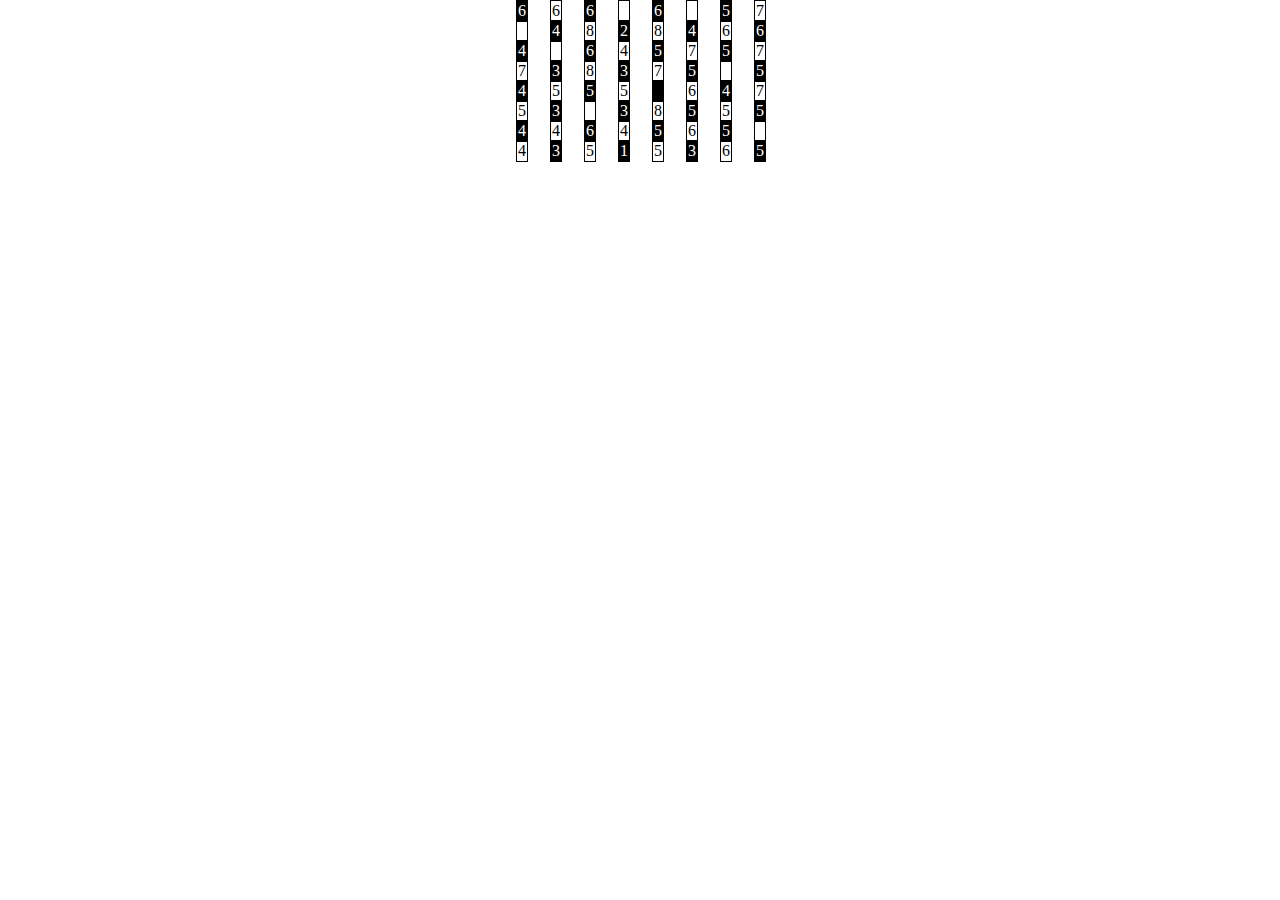
==== chess/index.html @ c468c1fe "Chess, breadth" ====
<!doctype html>
<html lang="en">
  <head>
    <meta charset="utf-8">
    <meta name="viewport" content="width=device-width, initial-scale=1">
    <link href="https://cdn.jsdelivr.net/npm/bootstrap@5.1.3/dist/css/bootstrap.min.css" rel="stylesheet" integrity="sha384-1BmE4kWBq78iYhFldvKuhfTAU6auU8tT94WrHftjDbrCEXSU1oBoqyl2QvZ6jIW3" crossorigin="anonymous">
    <title>Problem kraljica</title>
    <link rel="stylesheet" href="https://pro.fontawesome.com/releases/v5.10.0/css/all.css" integrity="sha384-AYmEC3Yw5cVb3ZcuHtOA93w35dYTsvhLPVnYs9eStHfGJvOvKxVfELGroGkvsg+p" crossorigin="anonymous"/>

  </head>
  <style>
      * {
          padding: 0;
          border: 0;
          margin: 0;
      }
      
      body {
          display: flex;
          align-items: center;
          justify-content: center;
      }
      
      .chess {
          --: 100vh;
          height: var(--);
          width: var(--);
          display: grid;
          grid-template-columns: repeat(8, 1fr);
          gap: 24px;
      }
      
      .row {
          display: grid;
          grid-template-rows: repeat(8, 1fr);
      }

      .field {
          width: 100%;
          height: 100%;
          border: 1px solid black;
          display: flex;
          align-items: center;
          justify-content: center;
      }

      .row:nth-child(2n) .field:nth-of-type(2n) {
          background-color: black;
          color: white;
      }

      .row:nth-child(2n + 1) .field:nth-of-type(2n + 1) {
          background-color: black;
          color: white;
      }
  </style>
  <body>
    <div class="chess">
        <div class="row">
            <div class="field"></div>
            <div class="field"></div>
            <div class="field"></div>
            <div class="field"></div>
            <div class="field"></div>
            <div class="field"></div>
            <div class="field"></div>
            <div class="field"></div>
        </div>
        <div class="row">
            <div class="field"></div>
            <div class="field"></div>
            <div class="field"></div>
            <div class="field"></div>
            <div class="field"></div>
            <div class="field"></div>
            <div class="field"></div>
            <div class="field"></div>
        </div>
        <div class="row">
            <div class="field"></div>
            <div class="field"></div>
            <div class="field"></div>
            <div class="field"></div>
            <div class="field"></div>
            <div class="field"></div>
            <div class="field"></div>
            <div class="field"></div>
        </div>
        <div class="row">
            <div class="field"></div>
            <div class="field"></div>
            <div class="field"></div>
            <div class="field"></div>
            <div class="field"></div>
            <div class="field"></div>
            <div class="field"></div>
            <div class="field"></div>
        </div>
        <div class="row">
            <div class="field"></div>
            <div class="field"></div>
            <div class="field"></div>
            <div class="field"></div>
            <div class="field"></div>
            <div class="field"></div>
            <div class="field"></div>
            <div class="field"></div>
        </div>
        <div class="row">
            <div class="field"></div>
            <div class="field"></div>
            <div class="field"></div>
            <div class="field"></div>
            <div class="field"></div>
            <div class="field"></div>
            <div class="field"></div>
            <div class="field"></div>
        </div>
        <div class="row">
            <div class="field"></div>
            <div class="field"></div>
            <div class="field"></div>
            <div class="field"></div>
            <div class="field"></div>
            <div class="field"></div>
            <div class="field"></div>
            <div class="field"></div>
        </div>
        <div class="row">
            <div class="field"></div>
            <div class="field"></div>
            <div class="field"></div>
            <div class="field"></div>
            <div class="field"></div>
            <div class="field"></div>
            <div class="field"></div>
            <div class="field"></div>
        </div>
    </div>

    <script src="https://cdn.jsdelivr.net/npm/bootstrap@5.1.3/dist/js/bootstrap.bundle.min.js" integrity="sha384-ka7Sk0Gln4gmtz2MlQnikT1wXgYsOg+OMhuP+IlRH9sENBO0LRn5q+8nbTov4+1p" crossorigin="anonymous"></script>
    <script src="script.js"></script>
  </body>
</html>
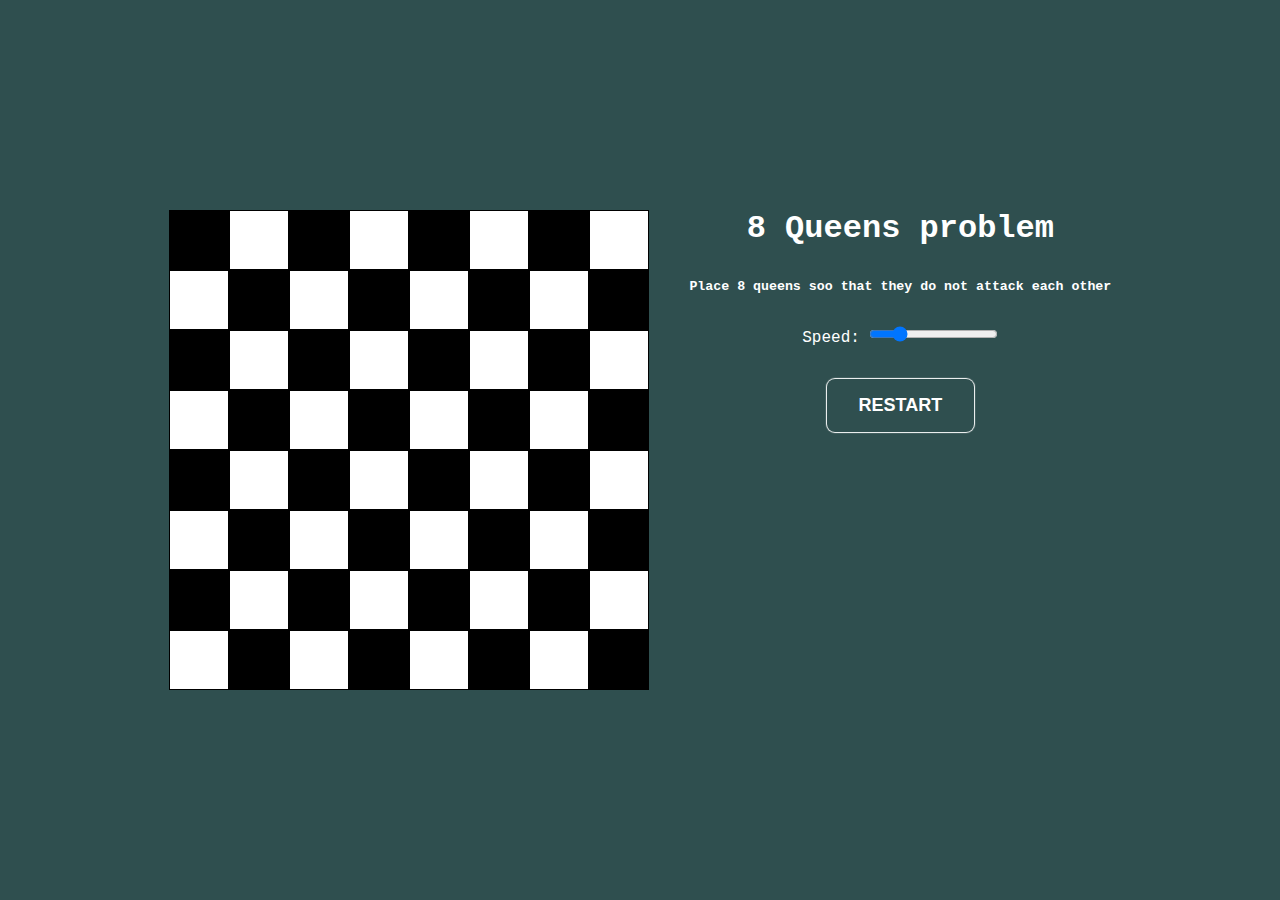
==== commit 9bde8ac3: "refactor code" ====
--- a/chess/index.html
+++ b/chess/index.html
@@ -1,144 +1,106 @@
-<!doctype html>
+<!DOCTYPE html>
 <html lang="en">
   <head>
-    <meta charset="utf-8">
-    <meta name="viewport" content="width=device-width, initial-scale=1">
-    <link href="https://cdn.jsdelivr.net/npm/bootstrap@5.1.3/dist/css/bootstrap.min.css" rel="stylesheet" integrity="sha384-1BmE4kWBq78iYhFldvKuhfTAU6auU8tT94WrHftjDbrCEXSU1oBoqyl2QvZ6jIW3" crossorigin="anonymous">
+    <meta charset="utf-8" />
+    <meta name="viewport" content="width=device-width, initial-scale=1" />
     <title>Problem kraljica</title>
-    <link rel="stylesheet" href="https://pro.fontawesome.com/releases/v5.10.0/css/all.css" integrity="sha384-AYmEC3Yw5cVb3ZcuHtOA93w35dYTsvhLPVnYs9eStHfGJvOvKxVfELGroGkvsg+p" crossorigin="anonymous"/>
-
+    <link rel="stylesheet" href="style.css" />
   </head>
-  <style>
-      * {
-          padding: 0;
-          border: 0;
-          margin: 0;
-      }
-      
-      body {
-          display: flex;
-          align-items: center;
-          justify-content: center;
-      }
-      
-      .chess {
-          --: 100vh;
-          height: var(--);
-          width: var(--);
-          display: grid;
-          grid-template-columns: repeat(8, 1fr);
-          gap: 24px;
-      }
-      
-      .row {
-          display: grid;
-          grid-template-rows: repeat(8, 1fr);
-      }
-
-      .field {
-          width: 100%;
-          height: 100%;
-          border: 1px solid black;
-          display: flex;
-          align-items: center;
-          justify-content: center;
-      }
-
-      .row:nth-child(2n) .field:nth-of-type(2n) {
-          background-color: black;
-          color: white;
-      }
-
-      .row:nth-child(2n + 1) .field:nth-of-type(2n + 1) {
-          background-color: black;
-          color: white;
-      }
-  </style>
   <body>
-    <div class="chess">
+    <script src="./scripts/Chess.js" defer></script>
+    <script src="./scripts/index.js" defer></script>
+    <div class="container">
+      <div class="chess">
         <div class="row">
-            <div class="field"></div>
-            <div class="field"></div>
-            <div class="field"></div>
-            <div class="field"></div>
-            <div class="field"></div>
-            <div class="field"></div>
-            <div class="field"></div>
-            <div class="field"></div>
+          <div class="field"></div>
+          <div class="field"></div>
+          <div class="field"></div>
+          <div class="field"></div>
+          <div class="field"></div>
+          <div class="field"></div>
+          <div class="field"></div>
+          <div class="field"></div>
         </div>
         <div class="row">
-            <div class="field"></div>
-            <div class="field"></div>
-            <div class="field"></div>
-            <div class="field"></div>
-            <div class="field"></div>
-            <div class="field"></div>
-            <div class="field"></div>
-            <div class="field"></div>
+          <div class="field"></div>
+          <div class="field"></div>
+          <div class="field"></div>
+          <div class="field"></div>
+          <div class="field"></div>
+          <div class="field"></div>
+          <div class="field"></div>
+          <div class="field"></div>
         </div>
         <div class="row">
-            <div class="field"></div>
-            <div class="field"></div>
-            <div class="field"></div>
-            <div class="field"></div>
-            <div class="field"></div>
-            <div class="field"></div>
-            <div class="field"></div>
-            <div class="field"></div>
+          <div class="field"></div>
+          <div class="field"></div>
+          <div class="field"></div>
+          <div class="field"></div>
+          <div class="field"></div>
+          <div class="field"></div>
+          <div class="field"></div>
+          <div class="field"></div>
         </div>
         <div class="row">
-            <div class="field"></div>
-            <div class="field"></div>
-            <div class="field"></div>
-            <div class="field"></div>
-            <div class="field"></div>
-            <div class="field"></div>
-            <div class="field"></div>
-            <div class="field"></div>
+          <div class="field"></div>
+          <div class="field"></div>
+          <div class="field"></div>
+          <div class="field"></div>
+          <div class="field"></div>
+          <div class="field"></div>
+          <div class="field"></div>
+          <div class="field"></div>
         </div>
         <div class="row">
-            <div class="field"></div>
-            <div class="field"></div>
-            <div class="field"></div>
-            <div class="field"></div>
-            <div class="field"></div>
-            <div class="field"></div>
-            <div class="field"></div>
-            <div class="field"></div>
+          <div class="field"></div>
+          <div class="field"></div>
+          <div class="field"></div>
+          <div class="field"></div>
+          <div class="field"></div>
+          <div class="field"></div>
+          <div class="field"></div>
+          <div class="field"></div>
         </div>
         <div class="row">
-            <div class="field"></div>
-            <div class="field"></div>
-            <div class="field"></div>
-            <div class="field"></div>
-            <div class="field"></div>
-            <div class="field"></div>
-            <div class="field"></div>
-            <div class="field"></div>
+          <div class="field"></div>
+          <div class="field"></div>
+          <div class="field"></div>
+          <div class="field"></div>
+          <div class="field"></div>
+          <div class="field"></div>
+          <div class="field"></div>
+          <div class="field"></div>
         </div>
         <div class="row">
-            <div class="field"></div>
-            <div class="field"></div>
-            <div class="field"></div>
-            <div class="field"></div>
-            <div class="field"></div>
-            <div class="field"></div>
-            <div class="field"></div>
-            <div class="field"></div>
+          <div class="field"></div>
+          <div class="field"></div>
+          <div class="field"></div>
+          <div class="field"></div>
+          <div class="field"></div>
+          <div class="field"></div>
+          <div class="field"></div>
+          <div class="field"></div>
         </div>
         <div class="row">
-            <div class="field"></div>
-            <div class="field"></div>
-            <div class="field"></div>
-            <div class="field"></div>
-            <div class="field"></div>
-            <div class="field"></div>
-            <div class="field"></div>
-            <div class="field"></div>
+          <div class="field"></div>
+          <div class="field"></div>
+          <div class="field"></div>
+          <div class="field"></div>
+          <div class="field"></div>
+          <div class="field"></div>
+          <div class="field"></div>
+          <div class="field"></div>
         </div>
+      </div>
+      <div class="info">
+        <h1>8 Queens problem</h1>
+        <h5>Place 8 queens soo that they do not attack each other</h5>
+        <div>
+          <label for="speed">Speed:</label>
+          <input type="range" name="speed" id="" value="20" />
+        </div>
+        <button>RESTART</button>
+      </div>
     </div>
-
-    <script src="https://cdn.jsdelivr.net/npm/bootstrap@5.1.3/dist/js/bootstrap.bundle.min.js" integrity="sha384-ka7Sk0Gln4gmtz2MlQnikT1wXgYsOg+OMhuP+IlRH9sENBO0LRn5q+8nbTov4+1p" crossorigin="anonymous"></script>
-    <script src="script.js"></script>
   </body>
-</html>+</html>
--- a/chess/style.css
+++ b/chess/style.css
@@ -0,0 +1,74 @@
+* {
+  padding: 0;
+  margin: 0;
+}
+
+body {
+  display: grid;
+  place-items: center;
+  min-height: 100vh;
+  background-color: darkslategray;
+  font-family: "Courier New", Courier, monospace;
+}
+
+.container {
+  width: 80%;
+  display: flex;
+  justify-content: space-evenly;
+  text-align: center;
+}
+
+.info {
+  display: flex;
+  align-items: center;
+  gap: 2rem;
+  flex-direction: column;
+  color: white;
+}
+
+button {
+  padding: 1rem 2rem;
+  box-shadow: 0 0 1px 1px white;
+  background-color: transparent;
+  border-radius: 0.5rem;
+  border: 0;
+  color: white;
+  font-size: large;
+  font-weight: 800;
+}
+
+button:hover {
+  box-shadow: 0 0 5px 5px white;
+  transition: box-shadow 500ms ease;
+}
+
+.chess {
+  height: 30rem;
+  width: 30rem;
+  display: grid;
+  background-color: white;
+  grid-template-columns: repeat(8, 1fr);
+}
+
+.row {
+  display: grid;
+  grid-template-rows: repeat(8, 1fr);
+}
+
+.field {
+  position: relative;
+  font-size: 3rem;
+  border: 1px solid black;
+  display: grid;
+  place-items: center;
+}
+
+.row:nth-child(2n) .field:nth-of-type(2n) {
+  background-color: black;
+  color: white;
+}
+
+.row:nth-child(2n + 1) .field:nth-of-type(2n + 1) {
+  background-color: black;
+  color: white;
+}
